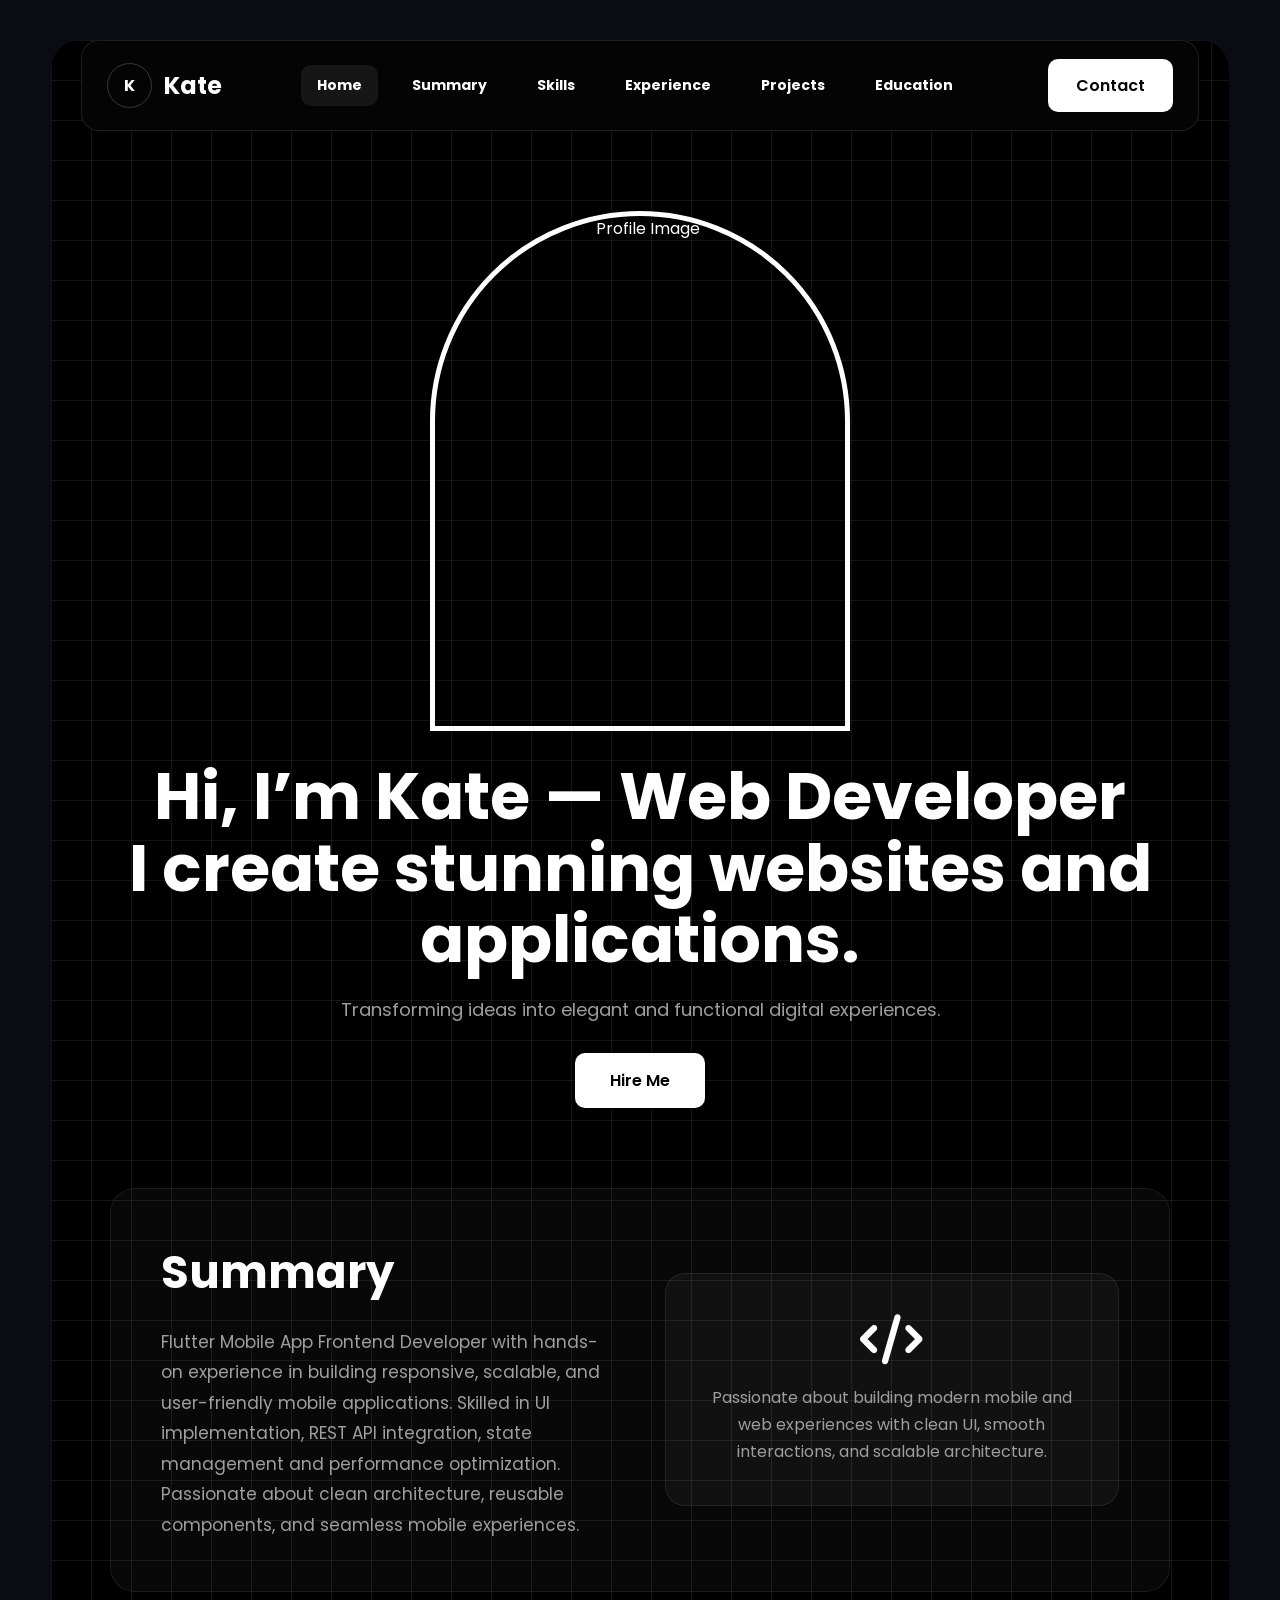
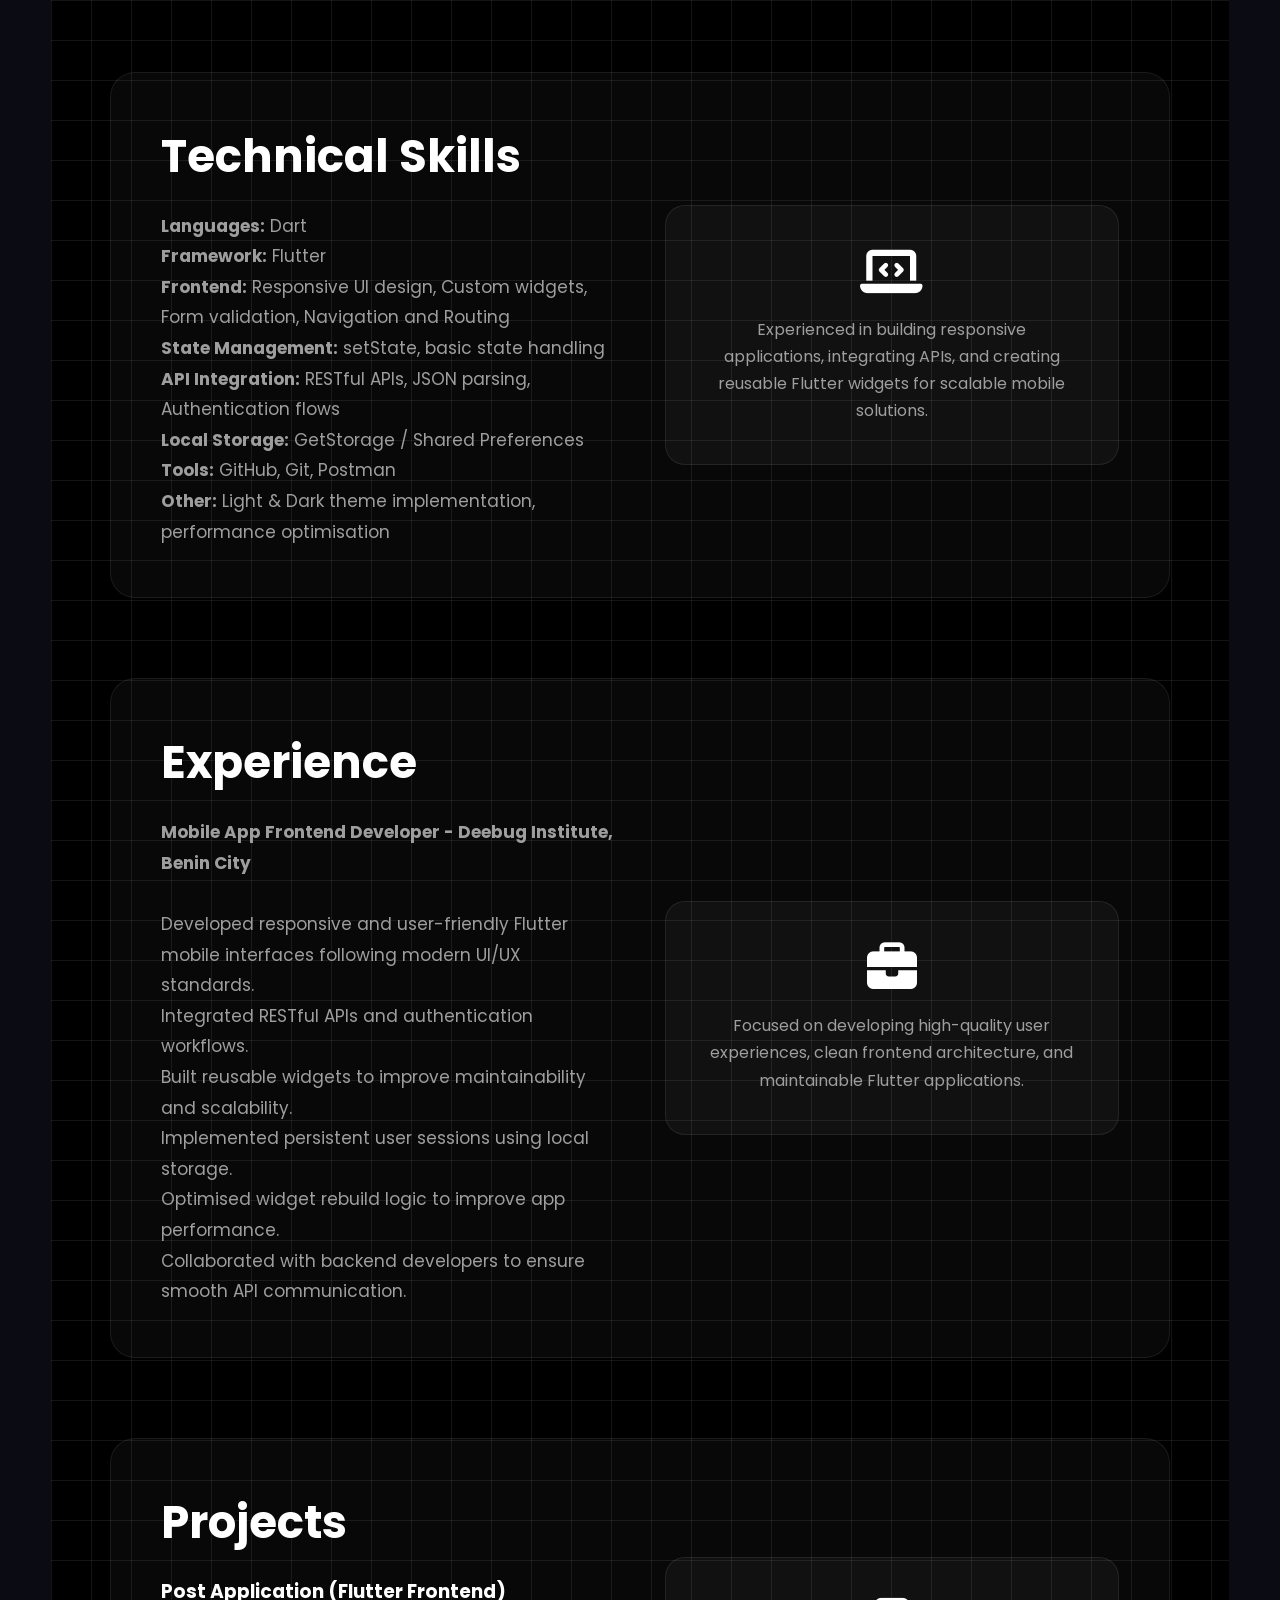
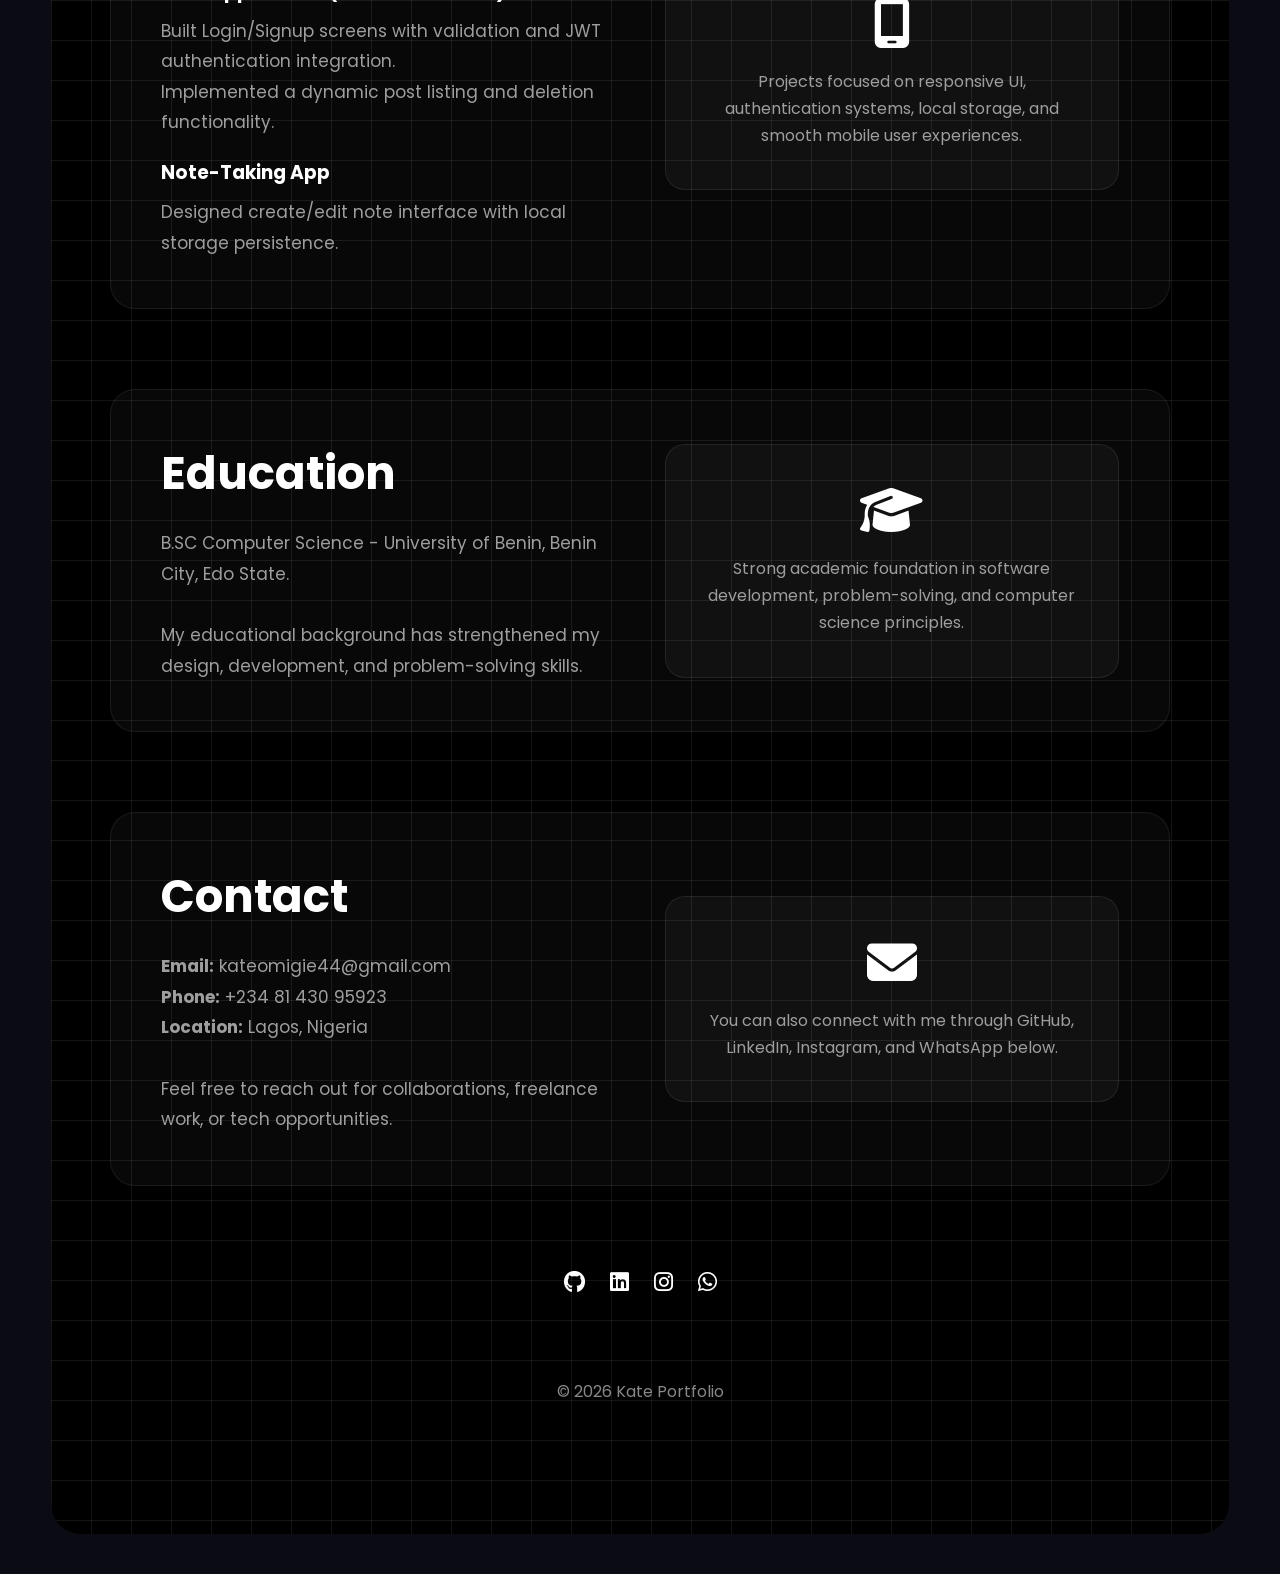
==== main.html @ b6a49292 "main site added" ====
<!DOCTYPE html>
<html lang="en">
<head>

    <meta charset="UTF-8">
    <meta name="viewport" content="width=device-width, initial-scale=1.0">

    <title>Modern Portfolio</title>

    <!-- GOOGLE FONT -->
    <link href="https://fonts.googleapis.com/css2?family=Poppins:wght@300;400;500;600;700&display=swap" rel="stylesheet">

    <!-- FONT AWESOME -->
    <link rel="stylesheet"
    href="https://cdnjs.cloudflare.com/ajax/libs/font-awesome/6.5.1/css/all.min.css">

    <style>

        *{
            margin: 0;
            padding: 0;
            box-sizing: border-box;
            font-family: 'Poppins', sans-serif;
            scroll-behavior: smooth;
        }

        html{
            scroll-behavior: smooth;
        }

        body{
            background: #0b0b14;
            cursor: crosshair;
            color: white;
            overflow-x: hidden;
        }

        /* MAIN CONTAINER */

        .container{
            width: 92%;
            margin: 40px auto;
            min-height: 100vh;

            border-radius: 30px;

            background-color: black;

            background-image:
            linear-gradient(rgba(255,255,255,0.08) 1px, transparent 1px),
            linear-gradient(90deg, rgba(255,255,255,0.08) 1px, transparent 1px);

            background-size: 40px 40px;

            padding-bottom: 100px;

            animation: fadeIn 1.5s ease;
        }

        @keyframes fadeIn{
            from{
                opacity: 0;
                transform: translateY(30px);
            }

            to{
                opacity: 1;
                transform: translateY(0);
            }
        }

        /* NAVBAR */

        nav{
            width: 95%;
            margin: auto;

            display: flex;
            justify-content: space-between;
            align-items: center;

            padding: 18px 25px;

            background: rgba(5,5,5,0.9);

            border: 1px solid rgba(255,255,255,0.1);

            border-radius: 18px;

            position: sticky;
            top: 20px;

            z-index: 1000;

            backdrop-filter: blur(10px);
        }

        /* LOGO */

        .logo{
            display: flex;
            align-items: center;
            gap: 12px;
        }

        .circle{
            width: 45px;
            height: 45px;
            border-radius: 50%;

            border: 1px solid rgba(255,255,255,0.2);

            display: flex;
            justify-content: center;
            align-items: center;

            font-weight: bold;
        }

        /* NAV LINKS */

        .nav-links{
            display: flex;
            align-items: center;
            gap: 18px;

            flex-wrap: wrap;
            justify-content: center;
        }

        .nav-links a{
            text-decoration: none;
            color: white;

            font-size: 14px;

            padding: 10px 16px;

            border-radius: 10px;

            transition: 0.3s;
        }

        .nav-links a:hover{
            background: #161616;
            color: #999;
        }

        .active{
            background: #161616;
        }

        /* CONTACT BUTTON */

        .contact-btn{
            background: white;
            color: black;

            padding: 14px 28px;

            border-radius: 10px;
            border: none;

            font-weight: 600;
            cursor: pointer;

            transition: 0.3s;

            text-decoration: none;
        }

        .contact-btn:hover{
            transform: scale(1.05);
        }

        /* HERO SECTION */

        .hero{
            display: flex;
            flex-direction: column;
            align-items: center;

            text-align: center;

            margin-top: 80px;

            padding: 0 20px;
        }

        .hero img{
            width: 420px;
            max-width: 100%;
            height: 520px;

            object-fit: cover;

            border-radius: 250px 250px 0 0;

            border: 5px solid white;

            transition: 0.4s;
        }

        .hero img:hover{
            transform: scale(1.03);
        }

        .hero h1{
            font-size: 65px;
            line-height: 1.1;

            margin-top: 30px;
        }

        .hero p{
            margin-top: 20px;
            color: #9e9e9e;
            font-size: 18px;
        }

        /* HIRE BUTTON */

        .hire-btn{
            display: inline-block;

            margin-top: 30px;
            padding: 15px 35px;

            background: white;
            color: black;

            text-decoration: none;

            border-radius: 10px;

            font-weight: 600;

            transition: 0.3s;
        }

        .hire-btn:hover{
            transform: scale(1.05);
        }

        /* CONTENT SECTION */

        .content-section{
            width: 90%;
            margin: 80px auto;

            display: flex;
            justify-content: space-between;
            align-items: center;
            gap: 50px;

            background: rgba(255,255,255,0.03);

            border: 1px solid rgba(255,255,255,0.08);

            border-radius: 25px;

            padding: 50px;

            flex-wrap: wrap;
        }

        .section-text,
        .section-image{
            flex: 1;
            min-width: 300px;
        }

        /* TEXT SIDE */

        .section-text h2{
            font-size: 45px;
            margin-bottom: 20px;
        }

        .section-text h3{
            margin-top: 20px;
            margin-bottom: 10px;
        }

        .section-text p{
            color: #9e9e9e;
            line-height: 1.8;
            font-size: 17px;
        }

        /* IMAGE SIDE */

        .section-image{
            display: flex;
            justify-content: center;
            align-items: center;
        }

        .section-image img{
            width: 100%;
            border-radius: 20px;

            object-fit: cover;

            transition: 0.4s;
        }

        .section-image img:hover{
            transform: scale(1.03);
        }

        /* PLACEHOLDER CARD */

        .info-card{
            width: 100%;
            padding: 40px;

            border-radius: 20px;

            background: rgba(255,255,255,0.04);

            border: 1px solid rgba(255,255,255,0.08);

            text-align: center;
        }

        .info-card i{
            font-size: 50px;
            margin-bottom: 20px;
        }

        .info-card p{
            color: #9e9e9e;
            line-height: 1.7;
        }

        /* SOCIAL ICONS */

        .social-icons{
            display: flex;
            justify-content: center;
            gap: 25px;

            margin-top: 50px;
            font-size: 22px;
        }

        .social-icons a{
            color: white;
            transition: 0.3s;
        }

        .social-icons a:hover{
            transform: translateY(-5px);
            color: #999;
        }

        /* FOOTER */

        footer{
            text-align: center;
            margin-top: 80px;
            color: #888;

            padding-bottom: 30px;
        }

        /* RESPONSIVE */

        @media(max-width: 900px){

            nav{
                flex-direction: column;
                gap: 20px;
            }

            .nav-links{
                justify-content: center;
                gap: 10px;
            }

            .hero h1{
                font-size: 40px;
            }

            .hero img{
                width: 300px;
                height: 400px;
            }

            .content-section{
                flex-direction: column;
                text-align: center;
                padding: 30px;
            }

            .section-text h2{
                font-size: 35px;
            }
        }

    </style>

</head>

<body>

    <div class="container">

        <!-- NAVBAR -->

        <nav>

            <!-- LOGO -->

            <div class="logo">

                <div class="circle">
                    K
                </div>

                <h2>Kate</h2>

            </div>

            <!-- NAV LINKS -->

            <div class="nav-links">

                <a class="active" href="#home"><b>Home</b></a>

                <a href="#summary"><b>Summary</b></a>

                <a href="#technical"><b>Skills</b></a>

                <a href="#experience"><b>Experience</b></a>

                <a href="#projects"><b>Projects</b></a>

                <a href="#education"><b>Education</b></a>

            </div>

            <!-- CONTACT BUTTON -->

            <a href="#contact" class="contact-btn">
                Contact
            </a>

        </nav>

        <!-- HERO SECTION -->

        <section class="hero" id="home">

            <img src="your-image.jpg" alt="Profile Image">

            <h1>
                Hi, I’m Kate — Web Developer <br>
                I create stunning websites and applications.
            </h1>

            <p>
                Transforming ideas into elegant and functional digital experiences.
            </p>

            <a class="hire-btn" href="hireme.html">
                Hire Me
            </a>

        </section>

        <!-- SUMMARY SECTION -->

        <section class="content-section" id="summary">

            <div class="section-text">

                <h2>Summary</h2>

                <p>
                    Flutter Mobile App Frontend Developer with hands-on experience in building responsive,
                    scalable, and user-friendly mobile applications. Skilled in UI implementation,
                    REST API integration, state management and performance optimization.
                    Passionate about clean architecture, reusable components,
                    and seamless mobile experiences.
                </p>

            </div>

            <div class="section-image">

                <div class="info-card">
                    <i class="fa-solid fa-code"></i>

                    <p>
                        Passionate about building modern mobile and web experiences with clean UI,
                        smooth interactions, and scalable architecture.
                    </p>
                </div>

            </div>

        </section>

        <!-- TECHNICAL SKILLS SECTION -->

        <section class="content-section" id="technical">

            <div class="section-text">

                <h2>Technical Skills</h2>

                <p>
                    <b>Languages:</b> Dart <br>

                    <b>Framework:</b> Flutter <br>

                    <b>Frontend:</b> Responsive UI design, Custom widgets,
                    Form validation, Navigation and Routing <br>

                    <b>State Management:</b> setState, basic state handling <br>

                    <b>API Integration:</b> RESTful APIs, JSON parsing,
                    Authentication flows <br>

                    <b>Local Storage:</b> GetStorage / Shared Preferences <br>

                    <b>Tools:</b> GitHub, Git, Postman <br>

                    <b>Other:</b> Light & Dark theme implementation,
                    performance optimisation
                </p>

            </div>

            <div class="section-image">

                <div class="info-card">
                    <i class="fa-solid fa-laptop-code"></i>

                    <p>
                        Experienced in building responsive applications,
                        integrating APIs, and creating reusable Flutter widgets
                        for scalable mobile solutions.
                    </p>
                </div>

            </div>

        </section>

        <!-- EXPERIENCE SECTION -->

        <section class="content-section" id="experience">

            <div class="section-text">

                <h2>Experience</h2>

                <p>
                    <b>Mobile App Frontend Developer - Deebug Institute, Benin City</b><br><br>

                    Developed responsive and user-friendly Flutter mobile interfaces
                    following modern UI/UX standards.<br>

                    Integrated RESTful APIs and authentication workflows.<br>

                    Built reusable widgets to improve maintainability and scalability.<br>

                    Implemented persistent user sessions using local storage.<br>

                    Optimised widget rebuild logic to improve app performance.<br>

                    Collaborated with backend developers to ensure smooth API communication.
                </p>

            </div>

            <div class="section-image">

                <div class="info-card">
                    <i class="fa-solid fa-briefcase"></i>

                    <p>
                        Focused on developing high-quality user experiences,
                        clean frontend architecture, and maintainable Flutter applications.
                    </p>
                </div>

            </div>

        </section>

        <!-- PROJECTS SECTION -->

        <section class="content-section" id="projects">

            <div class="section-text">

                <h2>Projects</h2>

                <h3>Post Application (Flutter Frontend)</h3>

                <p>
                    Built Login/Signup screens with validation
                    and JWT authentication integration.<br>

                    Implemented a dynamic post listing
                    and deletion functionality.
                </p>

                <h3>Note-Taking App</h3>

                <p>
                    Designed create/edit note interface
                    with local storage persistence.
                </p>

            </div>

            <div class="section-image">

                <div class="info-card">
                    <i class="fa-solid fa-mobile-screen"></i>

                    <p>
                        Projects focused on responsive UI,
                        authentication systems, local storage,
                        and smooth mobile user experiences.
                    </p>
                </div>

            </div>

        </section>

        <!-- EDUCATION SECTION -->

        <section class="content-section" id="education">

            <div class="section-text">

                <h2>Education</h2>

                <p>
                    B.SC Computer Science - University of Benin,
                    Benin City, Edo State.<br><br>

                    My educational background has strengthened my design,
                    development, and problem-solving skills.
                </p>

            </div>

            <div class="section-image">

                <div class="info-card">
                    <i class="fa-solid fa-graduation-cap"></i>

                    <p>
                        Strong academic foundation in software development,
                        problem-solving, and computer science principles.
                    </p>
                </div>

            </div>

        </section>

        <!-- CONTACT SECTION -->

        <section class="content-section" id="contact">

            <div class="section-text">

                <h2>Contact</h2>

                <p>
                    <b>Email:</b> kateomigie44@gmail.com <br>

                    <b>Phone:</b> +234 81 430 95923 <br>

                    <b>Location:</b> Lagos, Nigeria <br><br>

                    Feel free to reach out for collaborations,
                    freelance work, or tech opportunities.
                </p>

            </div>

            <div class="section-image">

                <div class="info-card">

                    <i class="fa-solid fa-envelope"></i>

                    <p>
                        You can also connect with me through
                        GitHub, LinkedIn, Instagram, and WhatsApp below.
                    </p>

                </div>

            </div>

        </section>

        <!-- SOCIAL ICONS -->

        <div class="social-icons">

            <a href="#">
                <i class="fa-brands fa-github"></i>
            </a>

            <a href="#">
                <i class="fa-brands fa-linkedin"></i>
            </a>

            <a href="#">
                <i class="fa-brands fa-instagram"></i>
            </a>

            <a href="#">
                <i class="fa-brands fa-whatsapp"></i>
            </a>

        </div>

        <!-- FOOTER -->

        <footer>

            <p>© 2026 Kate Portfolio</p>

        </footer>

    </div>

</body>
</html>
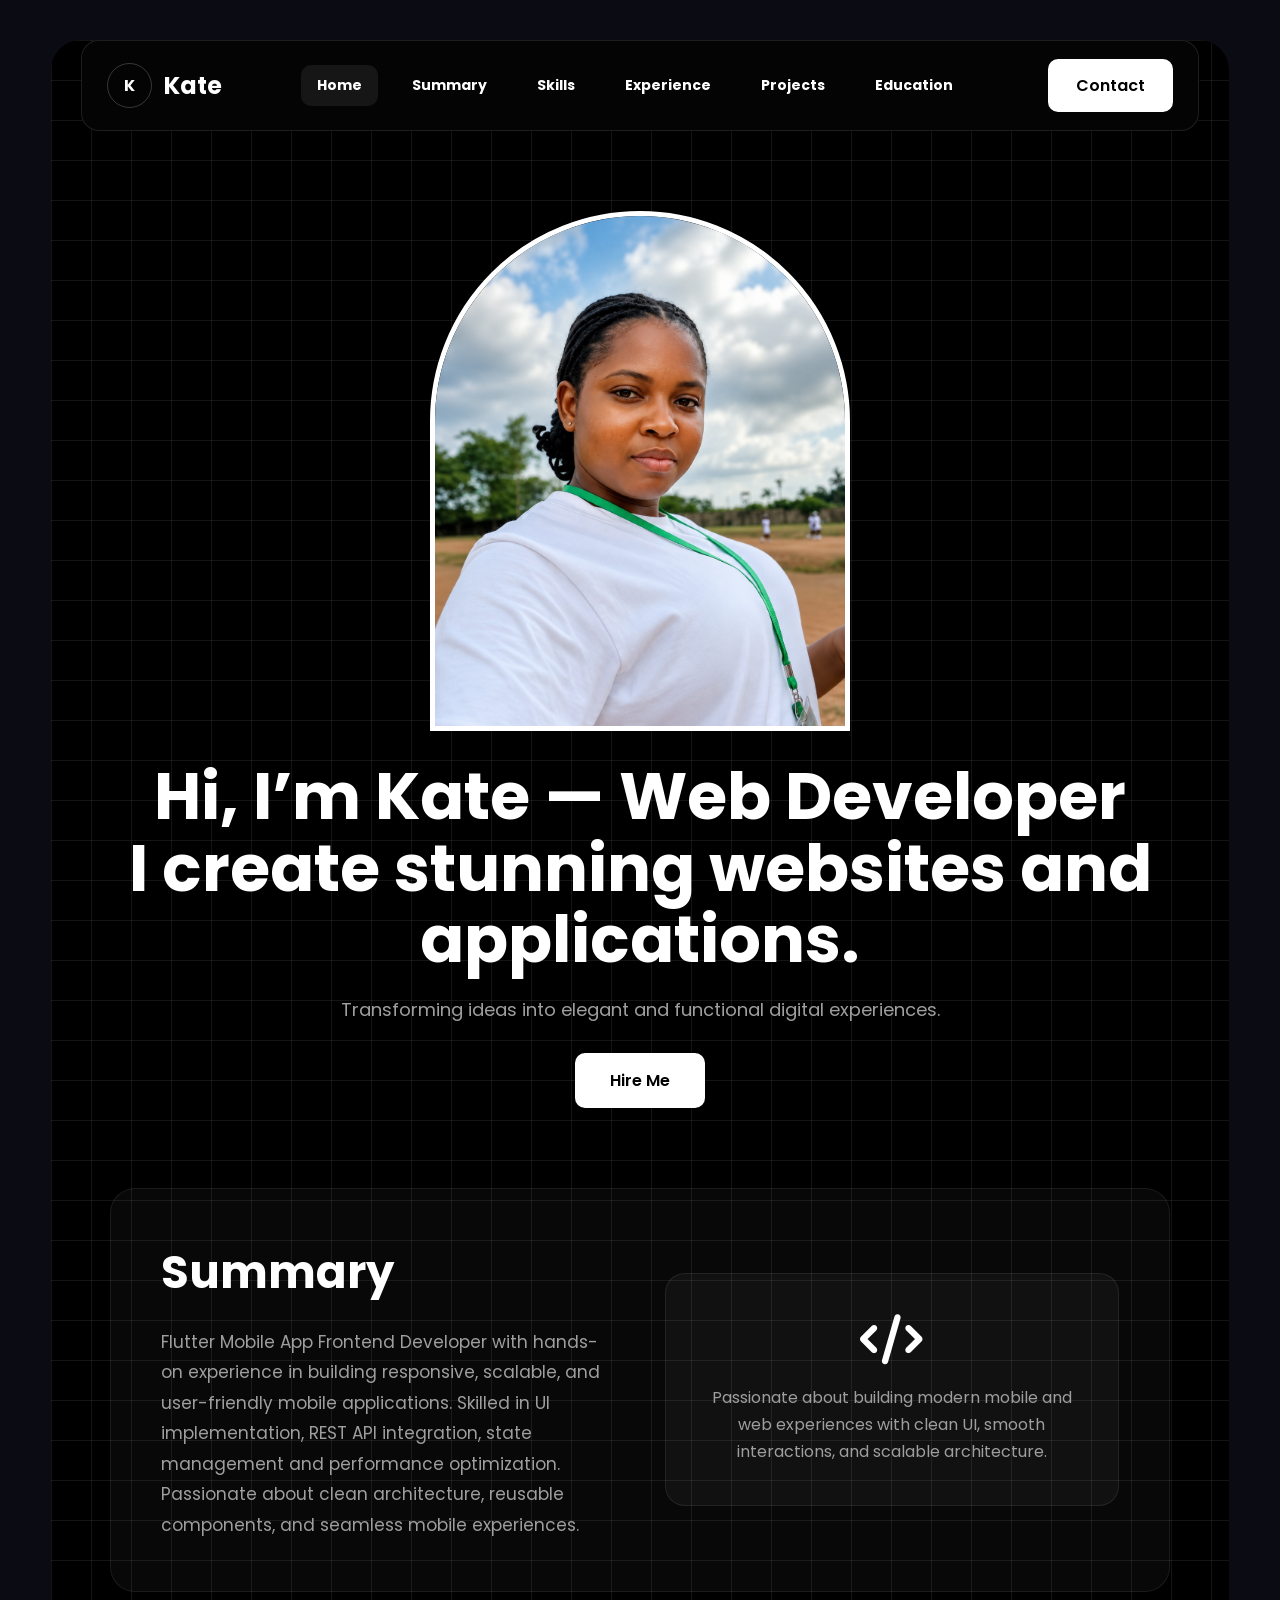
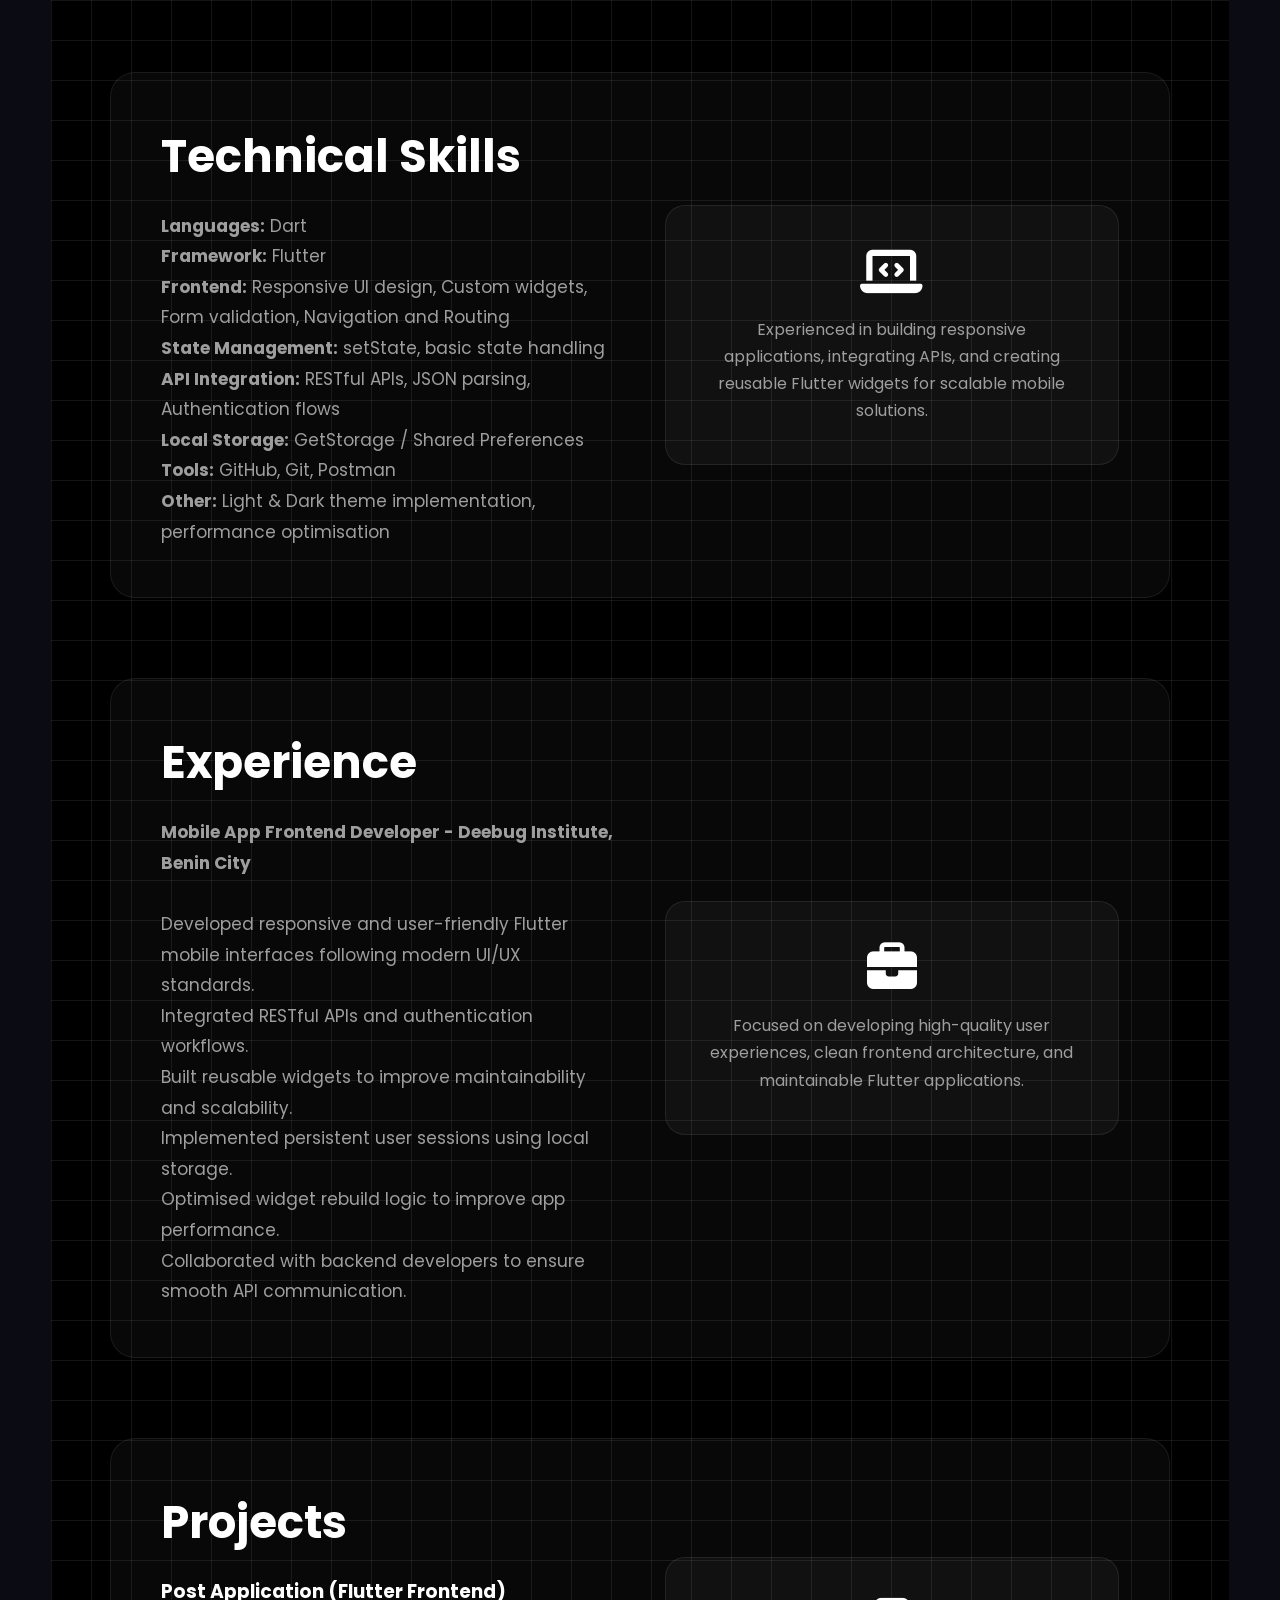
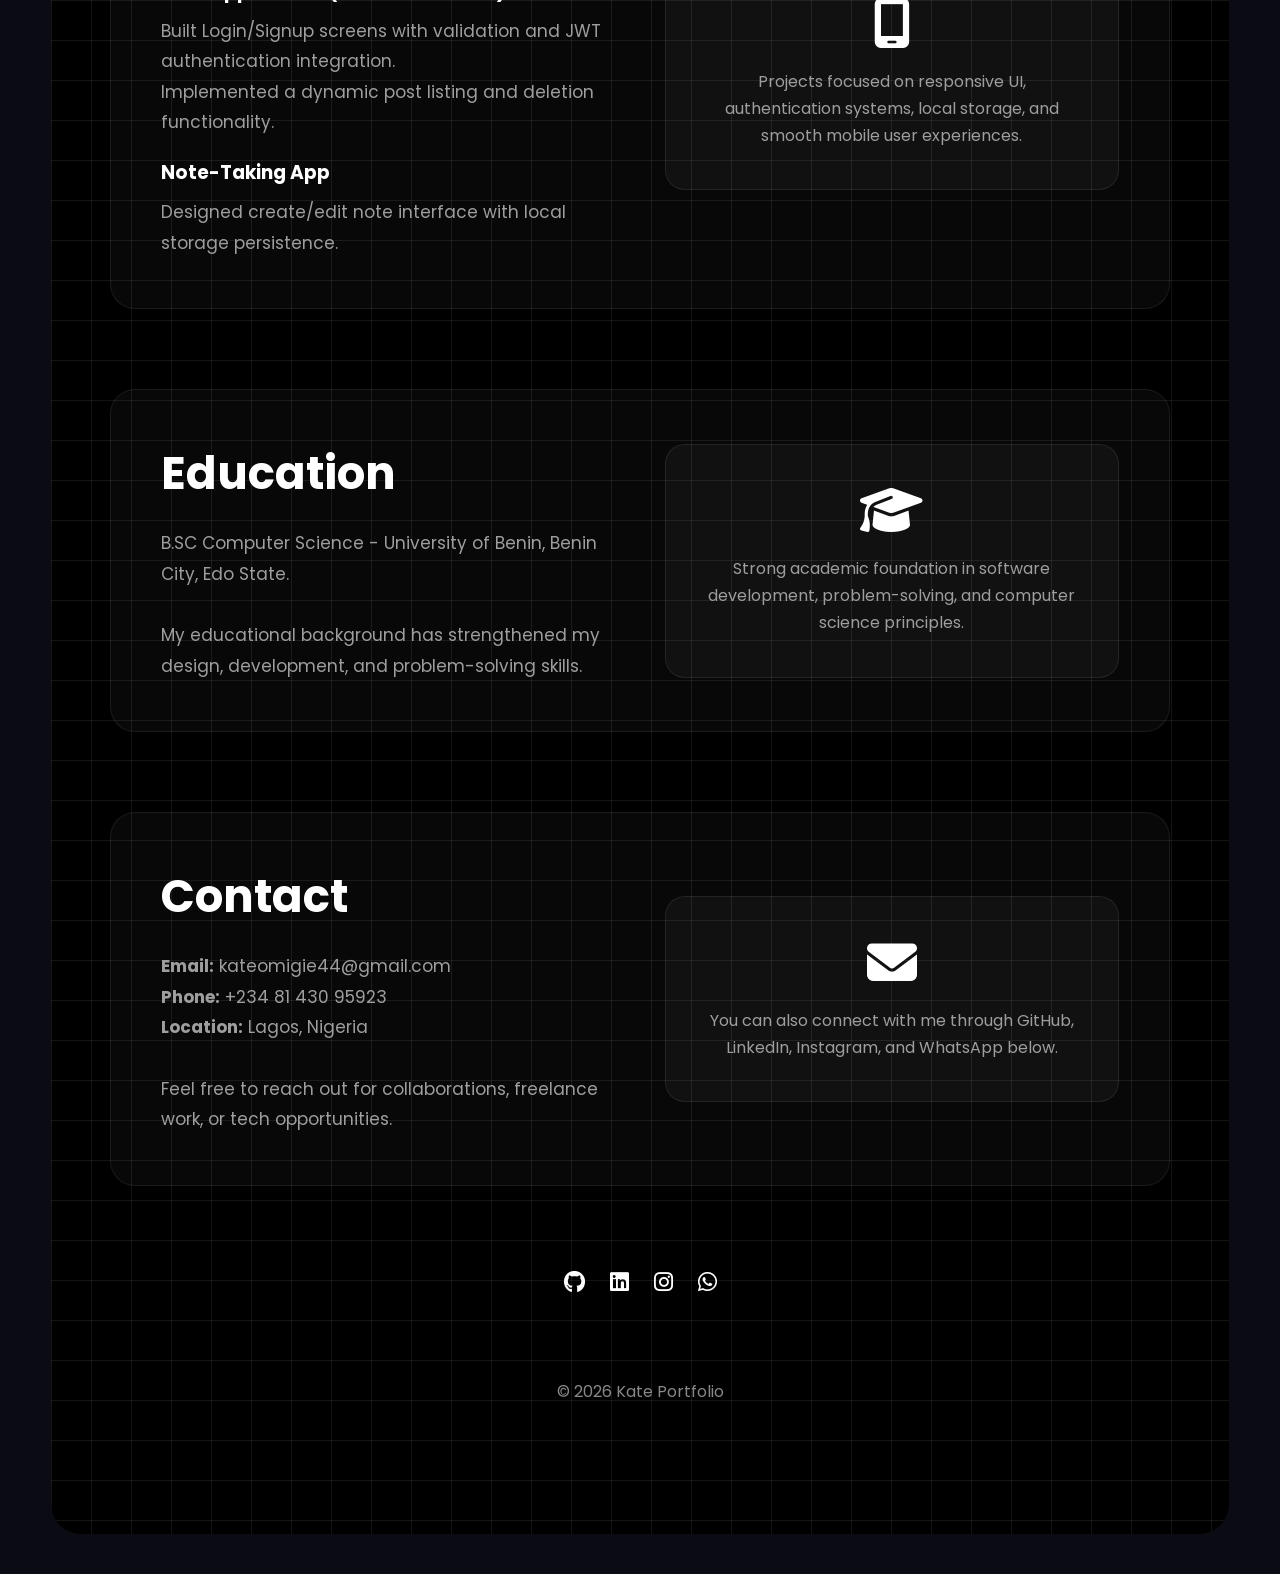
==== commit be8caa41: "profile image added" ====
--- a/main.html
+++ b/main.html
@@ -453,7 +453,7 @@
 
         <section class="hero" id="home">
 
-            <img src="your-image.jpg" alt="Profile Image">
+            <img src="myImage.png" alt="Profile Image">
 
             <h1>
                 Hi, I’m Kate — Web Developer <br>
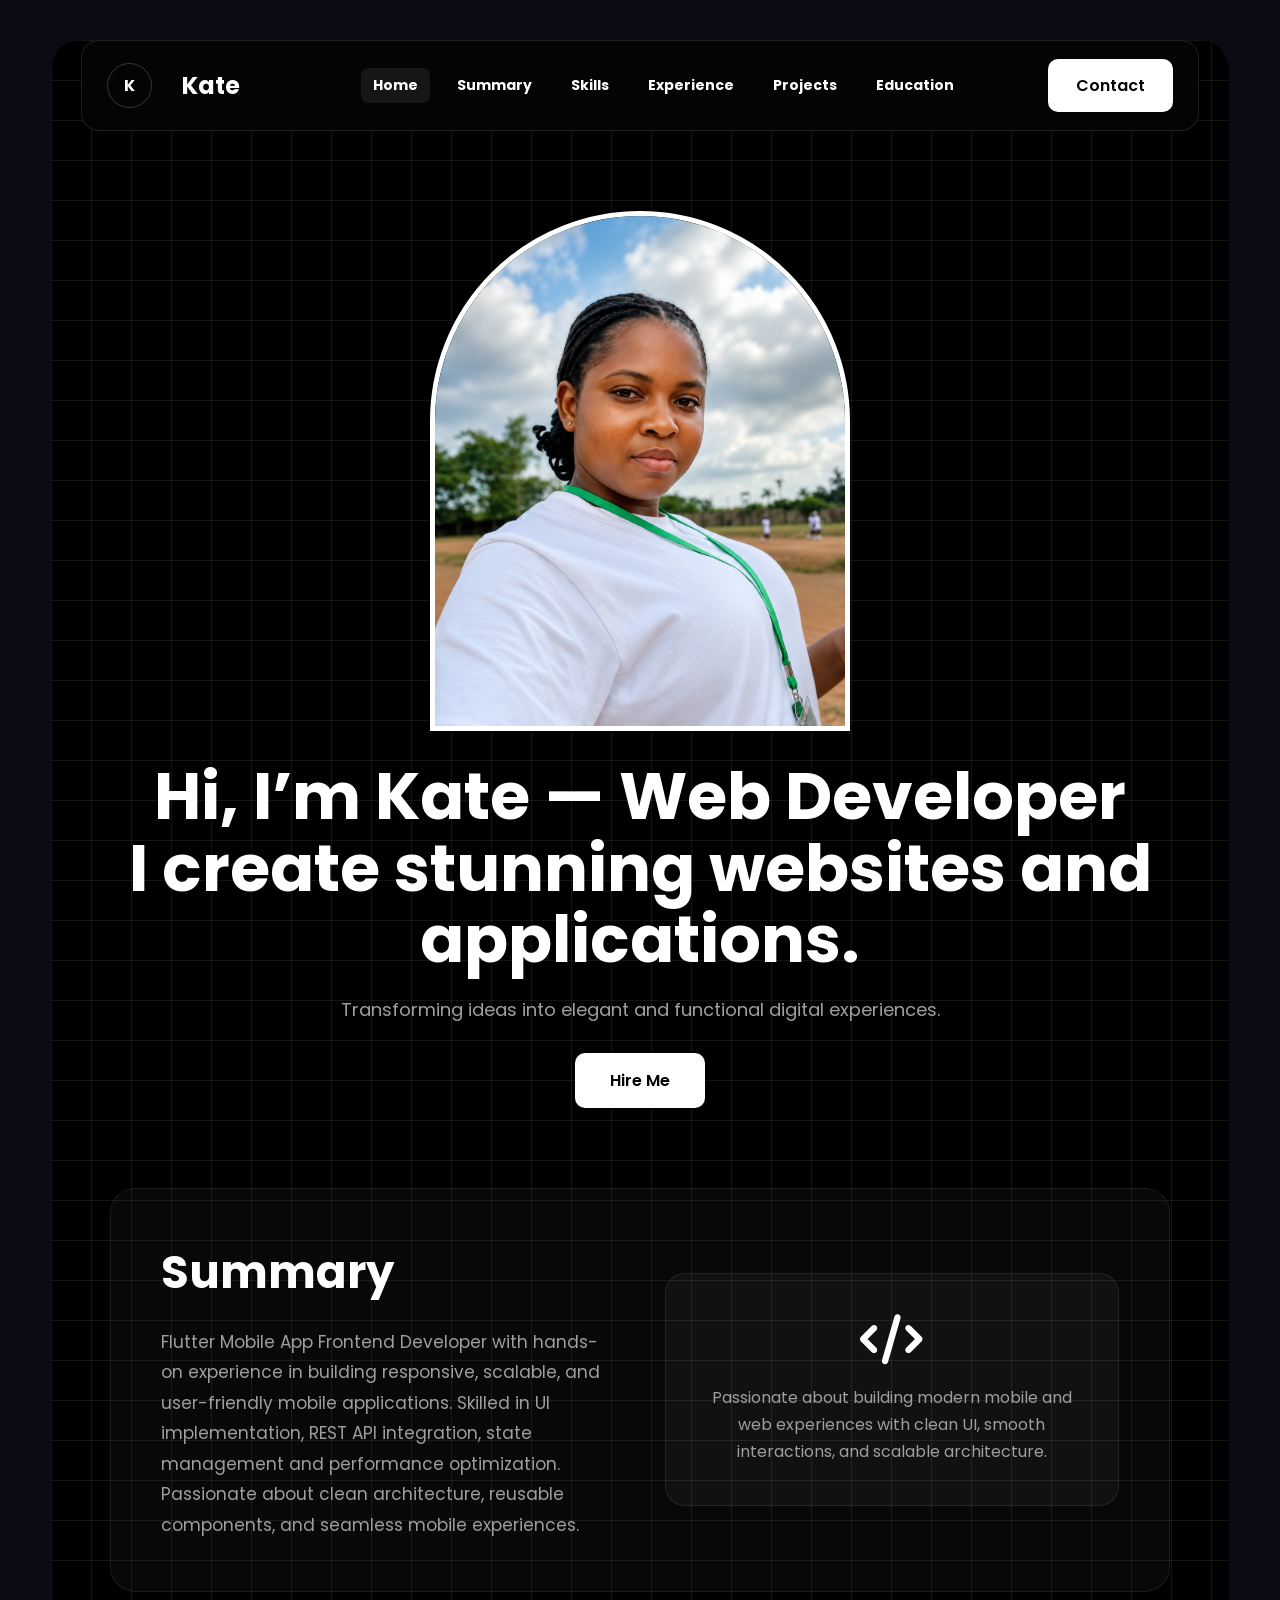
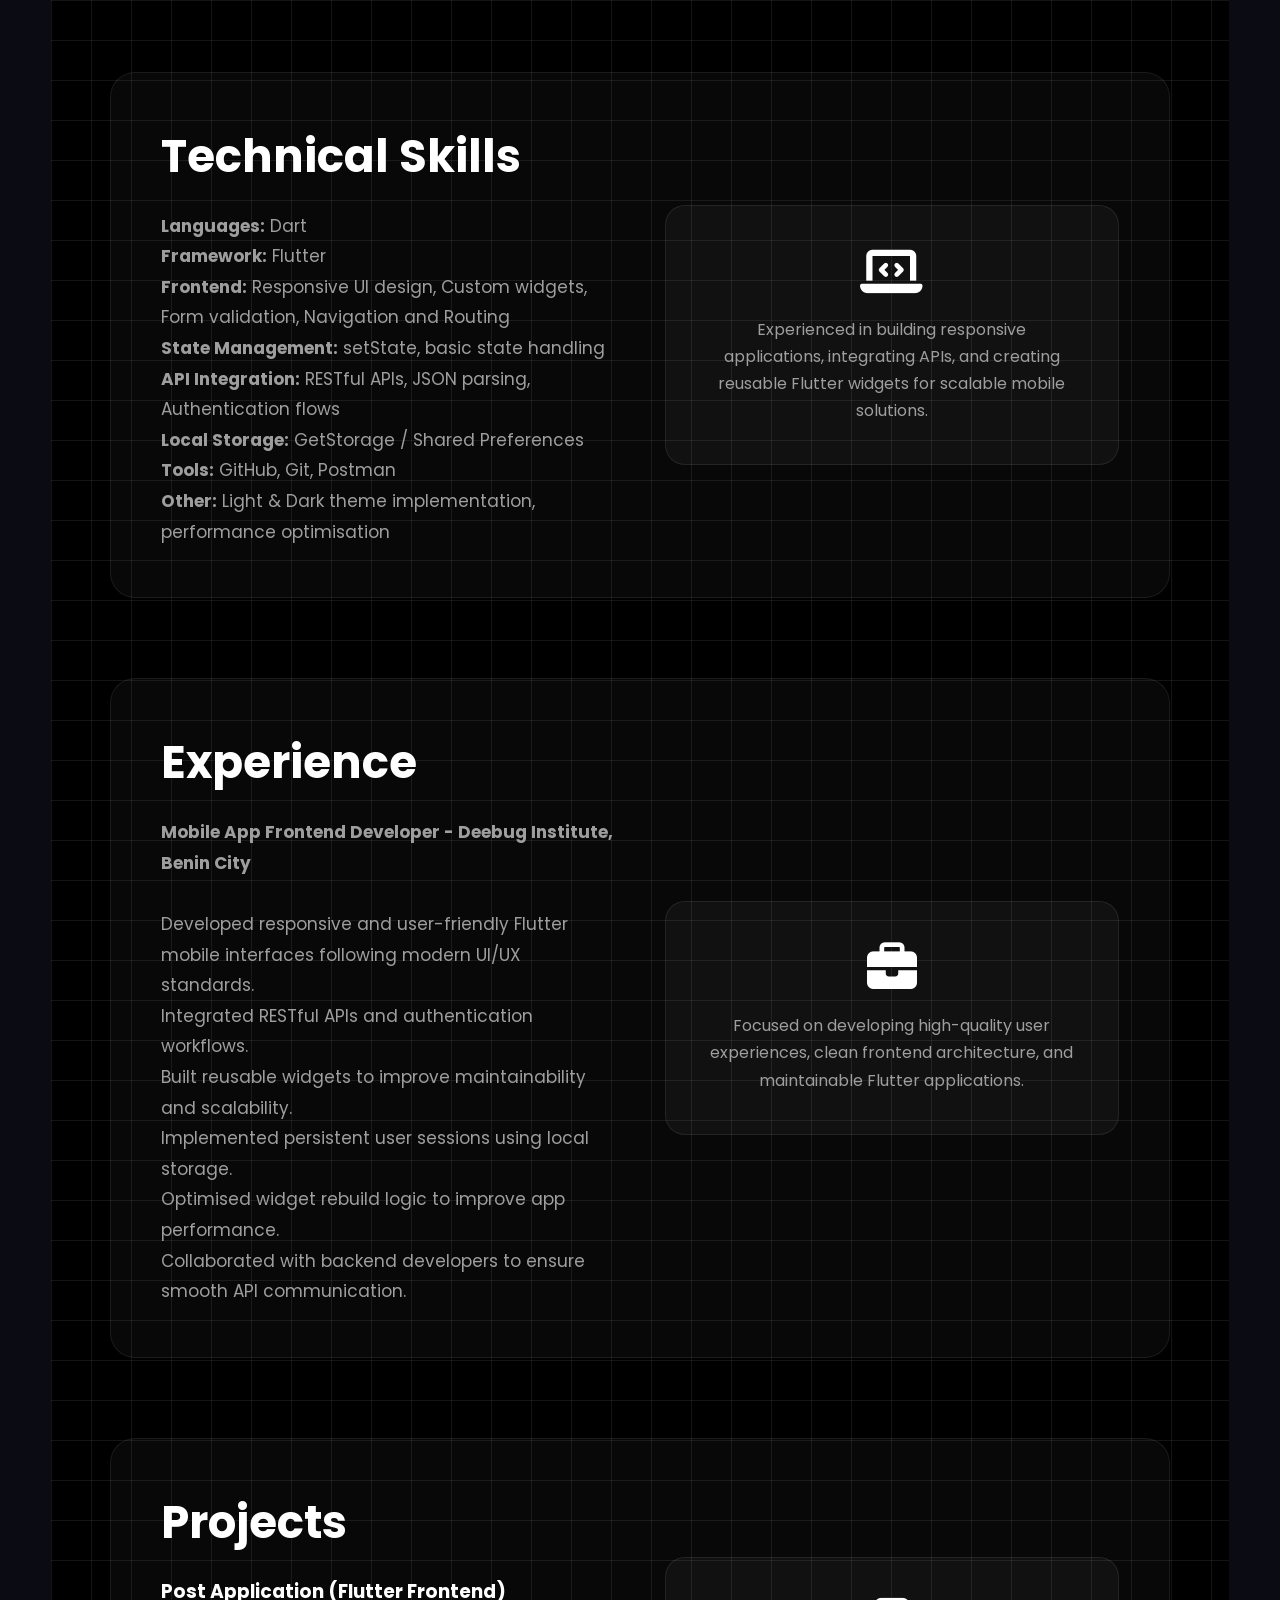
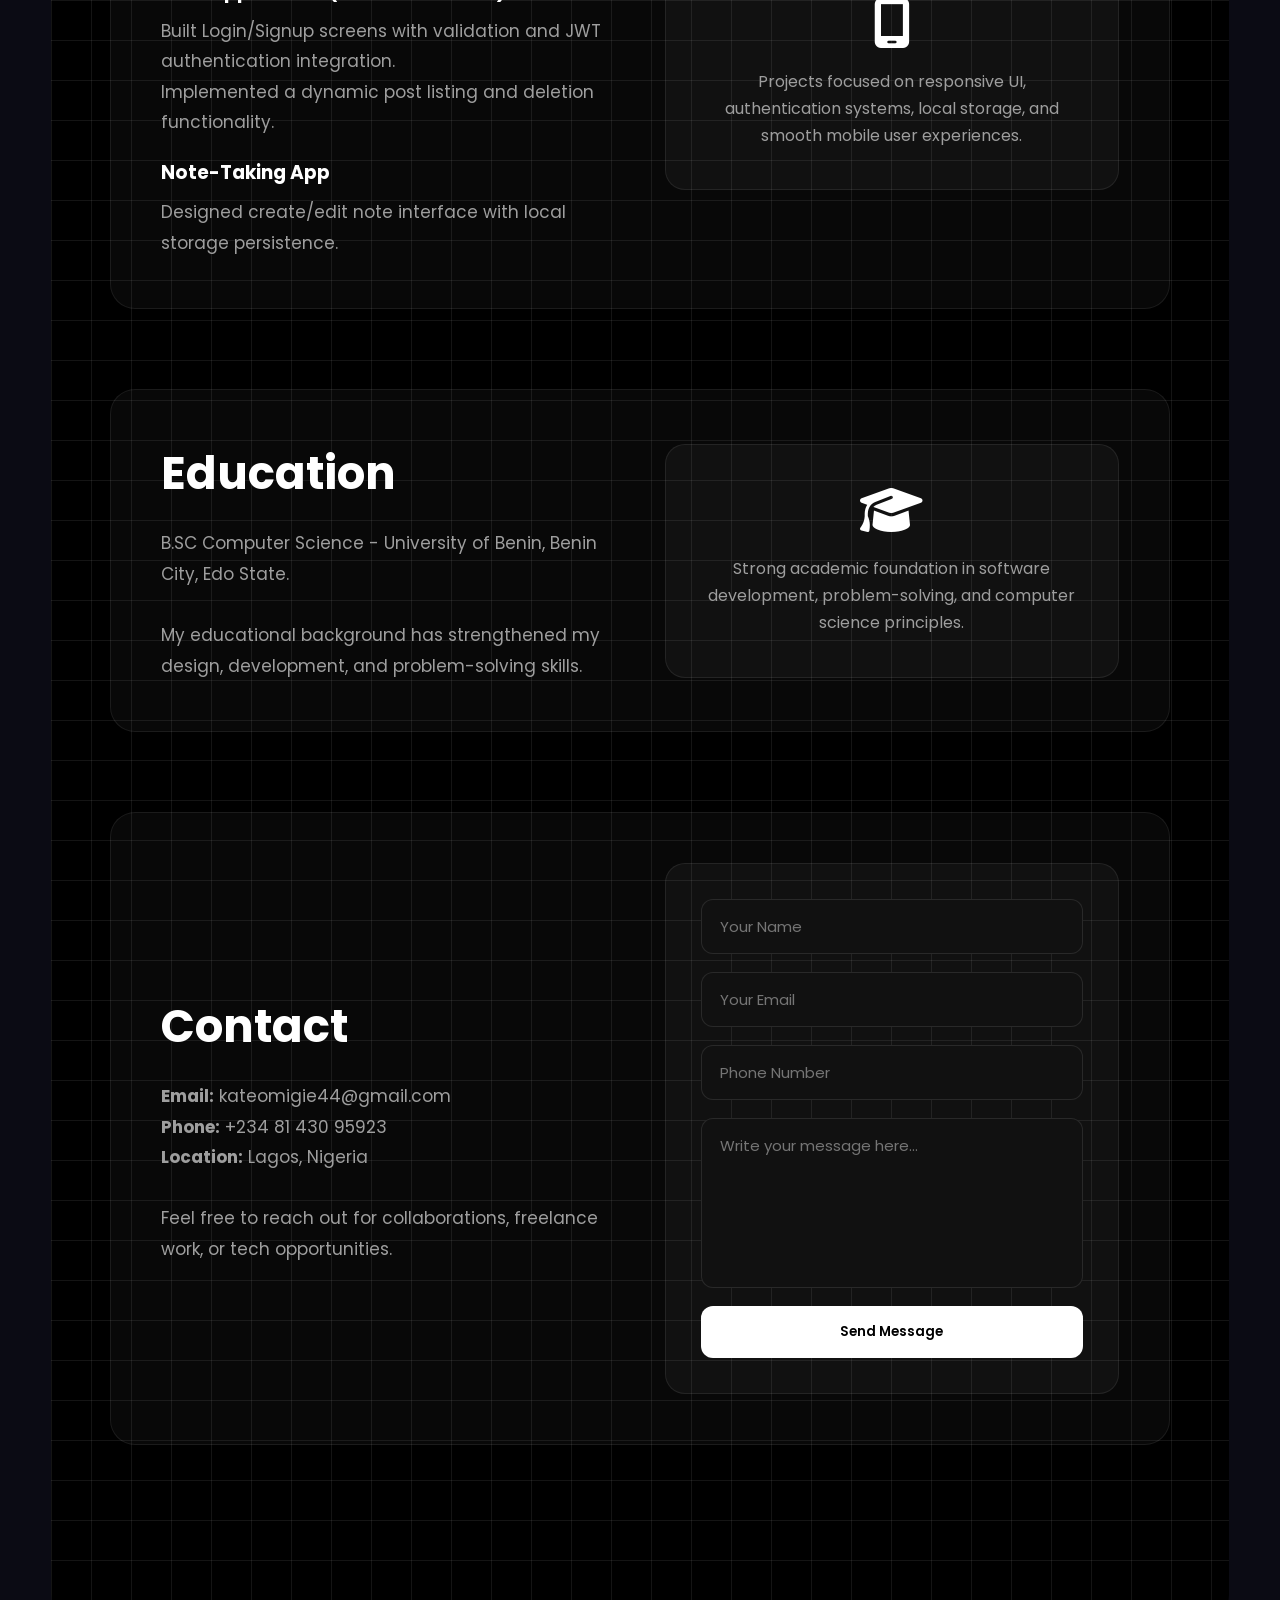
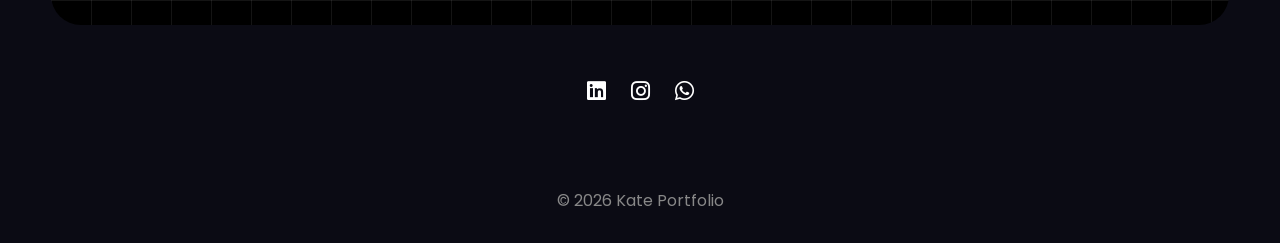
==== commit 63be0aa8: "contact form added" ====
--- a/main.html
+++ b/main.html
@@ -13,393 +13,9 @@
     <!-- FONT AWESOME -->
     <link rel="stylesheet"
     href="https://cdnjs.cloudflare.com/ajax/libs/font-awesome/6.5.1/css/all.min.css">
-
-    <style>
-
-        *{
-            margin: 0;
-            padding: 0;
-            box-sizing: border-box;
-            font-family: 'Poppins', sans-serif;
-            scroll-behavior: smooth;
-        }
-
-        html{
-            scroll-behavior: smooth;
-        }
-
-        body{
-            background: #0b0b14;
-            cursor: crosshair;
-            color: white;
-            overflow-x: hidden;
-        }
-
-        /* MAIN CONTAINER */
-
-        .container{
-            width: 92%;
-            margin: 40px auto;
-            min-height: 100vh;
-
-            border-radius: 30px;
-
-            background-color: black;
-
-            background-image:
-            linear-gradient(rgba(255,255,255,0.08) 1px, transparent 1px),
-            linear-gradient(90deg, rgba(255,255,255,0.08) 1px, transparent 1px);
-
-            background-size: 40px 40px;
-
-            padding-bottom: 100px;
-
-            animation: fadeIn 1.5s ease;
-        }
-
-        @keyframes fadeIn{
-            from{
-                opacity: 0;
-                transform: translateY(30px);
-            }
-
-            to{
-                opacity: 1;
-                transform: translateY(0);
-            }
-        }
-
-        /* NAVBAR */
-
-        nav{
-            width: 95%;
-            margin: auto;
-
-            display: flex;
-            justify-content: space-between;
-            align-items: center;
-
-            padding: 18px 25px;
-
-            background: rgba(5,5,5,0.9);
-
-            border: 1px solid rgba(255,255,255,0.1);
-
-            border-radius: 18px;
-
-            position: sticky;
-            top: 20px;
-
-            z-index: 1000;
-
-            backdrop-filter: blur(10px);
-        }
-
-        /* LOGO */
-
-        .logo{
-            display: flex;
-            align-items: center;
-            gap: 12px;
-        }
-
-        .circle{
-            width: 45px;
-            height: 45px;
-            border-radius: 50%;
-
-            border: 1px solid rgba(255,255,255,0.2);
-
-            display: flex;
-            justify-content: center;
-            align-items: center;
-
-            font-weight: bold;
-        }
-
-        /* NAV LINKS */
-
-        .nav-links{
-            display: flex;
-            align-items: center;
-            gap: 18px;
-
-            flex-wrap: wrap;
-            justify-content: center;
-        }
-
-        .nav-links a{
-            text-decoration: none;
-            color: white;
-
-            font-size: 14px;
-
-            padding: 10px 16px;
-
-            border-radius: 10px;
-
-            transition: 0.3s;
-        }
-
-        .nav-links a:hover{
-            background: #161616;
-            color: #999;
-        }
-
-        .active{
-            background: #161616;
-        }
-
-        /* CONTACT BUTTON */
-
-        .contact-btn{
-            background: white;
-            color: black;
-
-            padding: 14px 28px;
-
-            border-radius: 10px;
-            border: none;
-
-            font-weight: 600;
-            cursor: pointer;
-
-            transition: 0.3s;
-
-            text-decoration: none;
-        }
-
-        .contact-btn:hover{
-            transform: scale(1.05);
-        }
-
-        /* HERO SECTION */
-
-        .hero{
-            display: flex;
-            flex-direction: column;
-            align-items: center;
-
-            text-align: center;
-
-            margin-top: 80px;
-
-            padding: 0 20px;
-        }
-
-        .hero img{
-            width: 420px;
-            max-width: 100%;
-            height: 520px;
-
-            object-fit: cover;
-
-            border-radius: 250px 250px 0 0;
-
-            border: 5px solid white;
-
-            transition: 0.4s;
-        }
-
-        .hero img:hover{
-            transform: scale(1.03);
-        }
-
-        .hero h1{
-            font-size: 65px;
-            line-height: 1.1;
-
-            margin-top: 30px;
-        }
-
-        .hero p{
-            margin-top: 20px;
-            color: #9e9e9e;
-            font-size: 18px;
-        }
-
-        /* HIRE BUTTON */
-
-        .hire-btn{
-            display: inline-block;
-
-            margin-top: 30px;
-            padding: 15px 35px;
-
-            background: white;
-            color: black;
-
-            text-decoration: none;
-
-            border-radius: 10px;
-
-            font-weight: 600;
-
-            transition: 0.3s;
-        }
-
-        .hire-btn:hover{
-            transform: scale(1.05);
-        }
-
-        /* CONTENT SECTION */
-
-        .content-section{
-            width: 90%;
-            margin: 80px auto;
-
-            display: flex;
-            justify-content: space-between;
-            align-items: center;
-            gap: 50px;
-
-            background: rgba(255,255,255,0.03);
-
-            border: 1px solid rgba(255,255,255,0.08);
-
-            border-radius: 25px;
-
-            padding: 50px;
-
-            flex-wrap: wrap;
-        }
-
-        .section-text,
-        .section-image{
-            flex: 1;
-            min-width: 300px;
-        }
-
-        /* TEXT SIDE */
-
-        .section-text h2{
-            font-size: 45px;
-            margin-bottom: 20px;
-        }
-
-        .section-text h3{
-            margin-top: 20px;
-            margin-bottom: 10px;
-        }
-
-        .section-text p{
-            color: #9e9e9e;
-            line-height: 1.8;
-            font-size: 17px;
-        }
-
-        /* IMAGE SIDE */
-
-        .section-image{
-            display: flex;
-            justify-content: center;
-            align-items: center;
-        }
-
-        .section-image img{
-            width: 100%;
-            border-radius: 20px;
-
-            object-fit: cover;
-
-            transition: 0.4s;
-        }
-
-        .section-image img:hover{
-            transform: scale(1.03);
-        }
-
-        /* PLACEHOLDER CARD */
-
-        .info-card{
-            width: 100%;
-            padding: 40px;
-
-            border-radius: 20px;
-
-            background: rgba(255,255,255,0.04);
-
-            border: 1px solid rgba(255,255,255,0.08);
-
-            text-align: center;
-        }
-
-        .info-card i{
-            font-size: 50px;
-            margin-bottom: 20px;
-        }
-
-        .info-card p{
-            color: #9e9e9e;
-            line-height: 1.7;
-        }
-
-        /* SOCIAL ICONS */
-
-        .social-icons{
-            display: flex;
-            justify-content: center;
-            gap: 25px;
-
-            margin-top: 50px;
-            font-size: 22px;
-        }
-
-        .social-icons a{
-            color: white;
-            transition: 0.3s;
-        }
-
-        .social-icons a:hover{
-            transform: translateY(-5px);
-            color: #999;
-        }
-
-        /* FOOTER */
-
-        footer{
-            text-align: center;
-            margin-top: 80px;
-            color: #888;
-
-            padding-bottom: 30px;
-        }
-
-        /* RESPONSIVE */
-
-        @media(max-width: 900px){
-
-            nav{
-                flex-direction: column;
-                gap: 20px;
-            }
-
-            .nav-links{
-                justify-content: center;
-                gap: 10px;
-            }
-
-            .hero h1{
-                font-size: 40px;
-            }
-
-            .hero img{
-                width: 300px;
-                height: 400px;
-            }
-
-            .content-section{
-                flex-direction: column;
-                text-align: center;
-                padding: 30px;
-            }
-
-            .section-text h2{
-                font-size: 35px;
-            }
-        }
-
-    </style>
+      
+      <!-- EXTERNAL CSS -->
+    <link rel="stylesheet" href="styles.css">
 
 </head>
 
@@ -408,19 +24,13 @@
     <div class="container">
 
         <!-- NAVBAR -->
-
-        <nav>
-
+        <nav class="kates_nav">
             <!-- LOGO -->
-
             <div class="logo">
-
                 <div class="circle">
                     K
                 </div>
-
                 <h2>Kate</h2>
-
             </div>
 
             <!-- NAV LINKS -->
@@ -453,7 +63,7 @@
 
         <section class="hero" id="home">
 
-            <img src="myImage.png" alt="Profile Image">
+            <img src="images/myImage.png" alt="Profile Image">
 
             <h1>
                 Hi, I’m Kate — Web Developer <br>
@@ -691,16 +301,26 @@
 
             <div class="section-image">
 
-                <div class="info-card">
-
-                    <i class="fa-solid fa-envelope"></i>
-
-                    <p>
-                        You can also connect with me through
-                        GitHub, LinkedIn, Instagram, and WhatsApp below.
-                    </p>
-
-                </div>
+    <form class="contact-form" id="whatsappForm">
+
+        <input type="text" id="name" placeholder="Your Name" required>
+
+        <input type="email" id="email" placeholder="Your Email" required>
+
+        <input type="tel" id="phone" placeholder="Phone Number" required>
+
+        <textarea id="message"
+        placeholder="Write your message here..."
+        rows="6"
+        required></textarea>
+
+        <button type="submit">
+            Send Message
+        </button>
+
+    </form>
+
+</div>
 
             </div>
 
@@ -710,21 +330,20 @@
 
         <div class="social-icons">
 
-            <a href="#">
+            <!-- <a href="#">
                 <i class="fa-brands fa-github"></i>
-            </a>
-
-            <a href="#">
-                <i class="fa-brands fa-linkedin"></i>
-            </a>
-
-            <a href="#">
-                <i class="fa-brands fa-instagram"></i>
-            </a>
-
-            <a href="#">
-                <i class="fa-brands fa-whatsapp"></i>
-            </a>
+            </a> -->
+
+           <a href="https://linkedin.com/in/KATE OMIGIE" target="_blank">
+    <i class="fa-brands fa-linkedin"></i>
+</a>
+
+           <a href="https://instagram.com/echowavehq" target="_blank">
+    <i class="fa-brands fa-instagram"></i>
+</a>
+           <a href="https://wa.me/2348143095923" target="_blank">
+    <i class="fa-brands fa-whatsapp"></i>
+</a>
 
         </div>
 
@@ -737,6 +356,46 @@
         </footer>
 
     </div>
+
+    <script>
+
+    const whatsappForm = document.getElementById("whatsappForm");
+
+    whatsappForm.addEventListener("submit", function(e){
+
+        e.preventDefault();
+
+        let name = document.getElementById("name").value;
+
+        let email = document.getElementById("email").value;
+
+        let phone = document.getElementById("phone").value;
+
+        let message = document.getElementById("message").value;
+
+        let whatsappMessage =
+`Hello Kate,
+
+Name: ${name}
+Email: ${email}
+Phone: ${phone}
+
+Message:
+${message}`;
+
+        let encodedMessage =
+        encodeURIComponent(whatsappMessage);
+
+        let whatsappNumber = "2348143095923";
+
+        let whatsappURL =
+`https://wa.me/${whatsappNumber}?text=${encodedMessage}`;
+
+        window.open(whatsappURL, "_blank");
+
+    });
+
+</script>
 
 </body>
 </html>
--- a/styles.css
+++ b/styles.css
@@ -0,0 +1,457 @@
+
+        *{
+            margin: 0;
+            padding: 0;
+            box-sizing: border-box;
+            font-family: 'Poppins', sans-serif;
+            scroll-behavior: smooth;
+        }
+
+        html{
+            scroll-behavior: smooth;
+        }
+
+        body{
+            background: #0b0b14;
+            cursor: crosshair;
+            color: white;
+            overflow-x: hidden;
+        }
+
+        /* MAIN CONTAINER */
+
+        .container{
+            width: 92%;
+            margin: 40px auto;
+            min-height: 100vh;
+
+            border-radius: 30px;
+
+            background-color: black;
+
+            background-image:
+            linear-gradient(rgba(255,255,255,0.08) 1px, transparent 1px),
+            linear-gradient(90deg, rgba(255,255,255,0.08) 1px, transparent 1px);
+
+            background-size: 40px 40px;
+
+            padding-bottom: 100px;
+
+            animation: fadeIn 1.5s ease;
+        }
+
+        @keyframes fadeIn{
+            from{
+                opacity: 0;
+                transform: translateY(30px);
+            }
+
+            to{
+                opacity: 1;
+                transform: translateY(0);
+            }
+        }
+
+        /* NAVBAR */
+
+        nav{
+            width: 95%;
+            margin: auto;
+
+            display: flex;
+            align-items: center;
+
+            padding: 18px 25px;
+
+            background: rgba(5,5,5,0.9);
+
+            border: 1px solid rgba(255,255,255,0.1);
+
+            border-radius: 18px;
+
+            position: sticky;
+            top: 20px;
+
+            z-index: 1000;
+
+            backdrop-filter: blur(10px);
+        }
+
+        /* LOGO */
+
+        .logo{
+            display: flex;
+            align-items: center;
+            gap: 30px;
+            position: relative;
+
+            margin-right: 40px;
+        }
+
+        .circle{
+            width: 45px;
+            height: 45px;
+            border-radius: 50%;
+
+            border: 1px solid rgba(255,255,255,0.2);
+
+            display: flex;
+            justify-content: center;
+            align-items: center;
+
+            font-weight: bold;
+        }
+
+        /* NAV LINKS */
+
+        .nav-links{
+            display: flex;
+            align-items: center;
+            gap: 15px;
+            width:fit-content;
+            flex-wrap: wrap;
+            justify-content: center;
+            flex: 1;
+        }
+
+        .nav-links a{
+            text-decoration: none;
+            color: white;
+
+            font-size: 14px;
+
+            padding: 7px 12px;
+
+            border-radius: 7px;
+
+            transition: 0.3s;
+        }
+
+        .nav-links a:hover{
+            background: #161616;
+            color: #999;
+        }
+
+        .active{
+            background: #161616;
+        }
+
+        /* CONTACT BUTTON */
+
+        .contact-btn{
+            background: white;
+            color: black;
+
+            padding: 14px 28px;
+
+            border-radius: 10px;
+            border: none;
+
+            font-weight: 600;
+            cursor: pointer;
+
+            transition: 0.3s;
+
+            text-decoration: none;
+        }
+
+        .contact-btn:hover{
+            transform: scale(1.05);
+        }
+
+        /* HERO SECTION */
+
+        .hero{
+            display: flex;
+            flex-direction: column;
+            align-items: center;
+
+            text-align: center;
+
+            margin-top: 80px;
+
+            padding: 0 20px;
+        }
+
+        .hero img{
+            width: 420px;
+            max-width: 100%;
+            height: 520px;
+
+            object-fit: cover;
+
+            border-radius: 250px 250px 0 0;
+
+            border: 5px solid white;
+
+            transition: 0.4s;
+        }
+
+        .hero img:hover{
+            transform: scale(1.03);
+        }
+
+        .hero h1{
+            font-size: 65px;
+            line-height: 1.1;
+
+            margin-top: 30px;
+        }
+
+        .hero p{
+            margin-top: 20px;
+            color: #9e9e9e;
+            font-size: 18px;
+        }
+
+        /* HIRE BUTTON */
+
+        .hire-btn{
+            display: inline-block;
+
+            margin-top: 30px;
+            padding: 15px 35px;
+
+            background: white;
+            color: black;
+
+            text-decoration: none;
+
+            border-radius: 10px;
+
+            font-weight: 600;
+
+            transition: 0.3s;
+        }
+
+        .hire-btn:hover{
+            transform: scale(1.05);
+        }
+
+        /* CONTENT SECTION */
+
+        .content-section{
+            width: 90%;
+            margin: 80px auto;
+
+            display: flex;
+            justify-content: space-between;
+            align-items: center;
+            gap: 50px;
+
+            background: rgba(255,255,255,0.03);
+
+            border: 1px solid rgba(255,255,255,0.08);
+
+            border-radius: 25px;
+
+            padding: 50px;
+
+            flex-wrap: wrap;
+        }
+
+        .section-text,
+        .section-image{
+            flex: 1;
+            min-width: 300px;
+        }
+
+        /* TEXT SIDE */
+
+        .section-text h2{
+            font-size: 45px;
+            margin-bottom: 20px;
+        }
+
+        .section-text h3{
+            margin-top: 20px;
+            margin-bottom: 10px;
+        }
+
+        .section-text p{
+            color: #9e9e9e;
+            line-height: 1.8;
+            font-size: 17px;
+        }
+
+        /* IMAGE SIDE */
+
+        .section-image{
+            display: flex;
+            justify-content: center;
+            align-items: center;
+        }
+
+        .section-image img{
+            width: 100%;
+            border-radius: 20px;
+
+            object-fit: cover;
+
+            transition: 0.4s;
+        }
+
+        .section-image img:hover{
+            transform: scale(1.03);
+        }
+
+        /* PLACEHOLDER CARD */
+
+        .info-card{
+            width: 100%;
+            padding: 40px;
+
+            border-radius: 20px;
+
+            background: rgba(255,255,255,0.04);
+
+            border: 1px solid rgba(255,255,255,0.08);
+
+            text-align: center;
+        }
+
+        .info-card i{
+            font-size: 50px;
+            margin-bottom: 20px;
+        }
+
+        .info-card p{
+            color: #9e9e9e;
+            line-height: 1.7;
+        }
+
+        /* SOCIAL ICONS */
+
+        .social-icons{
+            display: flex;
+            justify-content: center;
+            gap: 25px;
+
+            margin-top: 50px;
+            font-size: 22px;
+        }
+
+        .social-icons a{
+            color: white;
+            transition: 0.3s;
+        }
+
+        .social-icons a:hover{
+            transform: translateY(-5px);
+            color: #999;
+        }
+
+        /* FOOTER */
+
+        footer{
+            text-align: center;
+            margin-top: 80px;
+            color: #888;
+
+            padding-bottom: 30px;
+        }
+
+        /* RESPONSIVE */
+
+        @media(max-width: 900px){
+
+            nav{
+                flex-direction: column;
+                gap: 20px;
+            }
+
+            .nav-links{
+                justify-content: center;
+                gap: 10px;
+            }
+
+            .hero h1{
+                font-size: 40px;
+            }
+
+            .hero img{
+                width: 300px;
+                height: 400px;
+            }
+
+            .content-section{
+                flex-direction: column;
+                text-align: center;
+                padding: 30px;
+            }
+
+            .section-text h2{
+                font-size: 35px;
+            }
+        }
+
+          /* CONTACT FORM */
+
+.contact-form{
+    width: 100%;
+
+    display: flex;
+    flex-direction: column;
+
+    gap: 18px;
+
+    background: rgba(255,255,255,0.04);
+
+    border: 1px solid rgba(255,255,255,0.08);
+
+    padding: 35px;
+
+    border-radius: 20px;
+}
+
+.contact-form input,
+.contact-form textarea{
+    width: 100%;
+
+    padding: 15px 18px;
+
+    border-radius: 12px;
+
+    border: 1px solid rgba(255,255,255,0.1);
+
+    background: #111;
+
+    color: white;
+
+    font-size: 15px;
+
+    outline: none;
+
+    transition: 0.3s;
+}
+
+.contact-form input:focus,
+.contact-form textarea:focus{
+    border-color: white;
+}
+
+.contact-form textarea{
+    resize: none;
+}
+
+.contact-form button{
+    padding: 16px;
+
+    border: none;
+
+    border-radius: 12px;
+
+    background: white;
+
+    color: black;
+
+    font-weight: 600;
+
+    cursor: pointer;
+
+    transition: 0.3s;
+}
+
+.contact-form button:hover{
+    transform: scale(1.02);
+}
